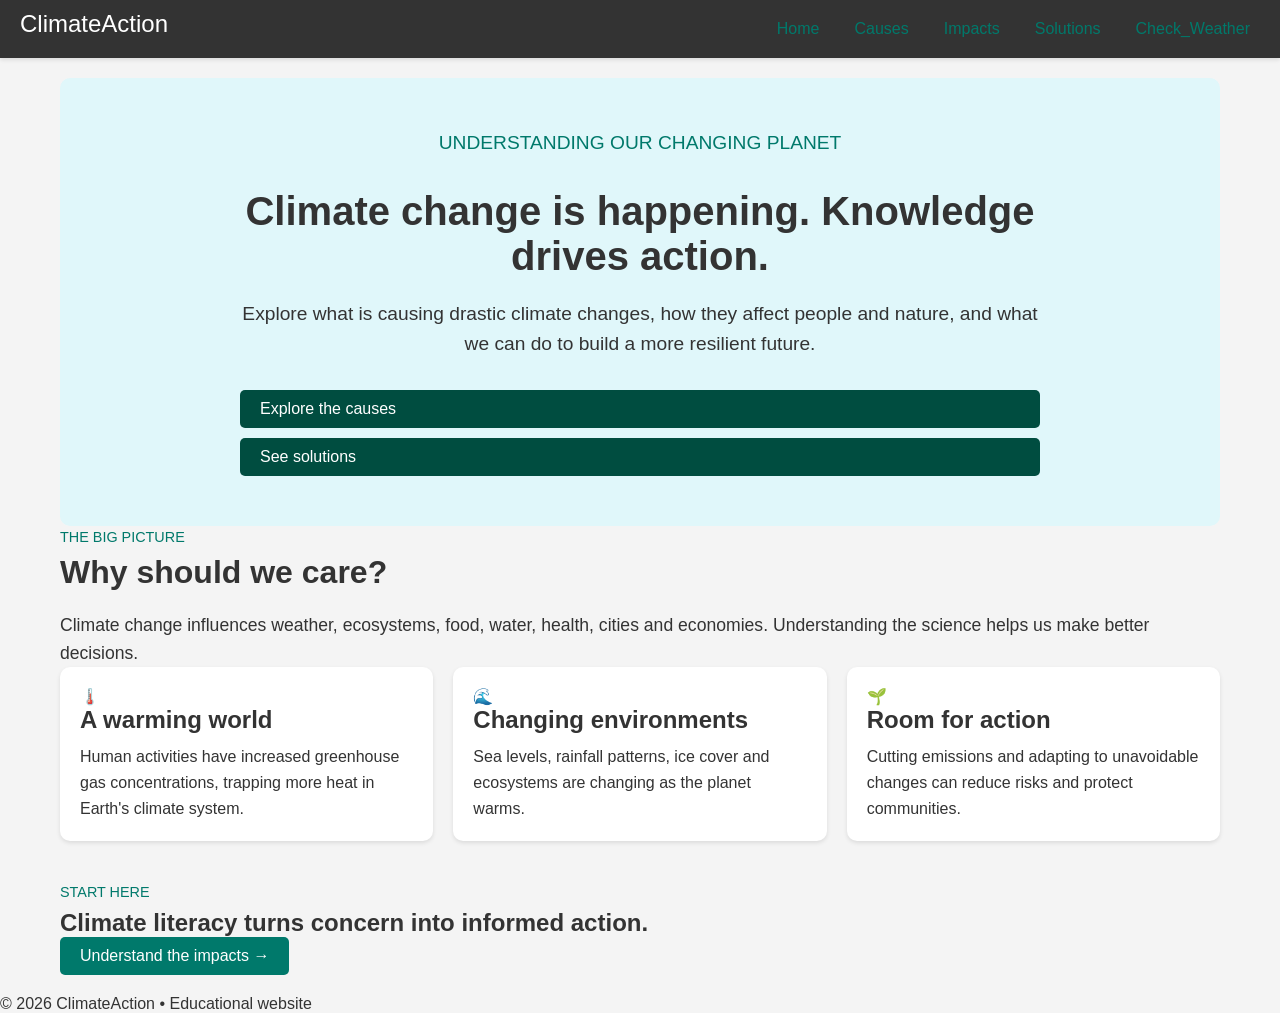
==== index.html @ bff198aa "first" ====
<!DOCTYPE html>
<html lang="en">
<head>
  <meta charset="UTF-8">
  <meta name="viewport" content="width=device-width, initial-scale=1.0">
  <title>Climate Change | Home</title>
  <link rel="stylesheet" href="style.css">
</head>
<body>
<header class="site-header">
  <nav class="navbar">
    <a class="logo" href="index.html">Climate<span>Action</span></a>
   
    <ul class="nav-links">
      <li>
        <a href="index.html">Home</a>
      </li>
      <li>
        <a href="causes.html">Causes</a>
      </li>
      <li>
        <a href="effects.html">Impacts</a>
      </li>
      <li>
        <a href="solutions.html">Solutions</a>
      </li>
      <li>
        <a href="search.html">Check_Weather</a>
      </li>
    </ul>
     <button class="menu" aria-label="Toggle navigation">☰</button>
  </nav>
  
</header>

<main>
  <section class="hero">
    <div class="hero-content">
      <p class="eyebrow">UNDERSTANDING OUR CHANGING PLANET</p>
      <h1>Climate change is happening. <span>Knowledge drives action.</span></h1>
      <p>Explore what is causing drastic climate changes, how they affect people and nature, and what we can do to build a more resilient future.</p>
      <div class="hero-actions">
        <a class="btn primary" href="causes.html">Explore the causes</a>
        <a class="btn secondary" href="solutions.html">See solutions</a>
      </div>
    </div>
  </section>

  <section class="section">
    <div class="section-heading">
      <p class="eyebrow">THE BIG PICTURE</p>
      <h2>Why should we care?</h2>
      <p>Climate change influences weather, ecosystems, food, water, health, cities and economies. Understanding the science helps us make better decisions.</p>
    </div>
    <div class="cards three">
      <article class="card"><div class="icon">🌡️</div><h3>A warming world</h3><p>Human activities have increased greenhouse gas concentrations, trapping more heat in Earth's climate system.</p></article>
      <article class="card"><div class="icon">🌊</div><h3>Changing environments</h3><p>Sea levels, rainfall patterns, ice cover and ecosystems are changing as the planet warms.</p></article>
      <article class="card"><div class="icon">🌱</div><h3>Room for action</h3><p>Cutting emissions and adapting to unavoidable changes can reduce risks and protect communities.</p></article>
    </div>
  </section>

  <section class="callout">
    <div><p class="eyebrow">START HERE</p><h2>Climate literacy turns concern into informed action.</h2></div>
    <a class="btn primary" href="effects.html">Understand the impacts →</a>
  </section>
</main>

<footer><p>© 2026 ClimateAction • Educational website</p></footer>
<script src="index.js"></script>
</body>
</html>
---- style.css ----
*{
    box-sizing: border-box;
    margin: 0;
    padding: 0;
    font-family: Arial, sans-serif;
}

body{
   color: #333;
   background-color: #f4f4f4;

}
.navbar{
    background-color: #333;
    display: flex;
    justify-content: space-between;
    align-items: center;
    padding: 10px 20px;
    position: relative;
}
.site-header {
    position: sticky;
    top: 0;
    box-shadow: 0 2px 4px rgba(0, 0, 0, 0.1);
    background-color: #fff;

}
.nav-links{
    display: flex;
    gap: 15px;
    list-style: none;
}
.nav-links a{
    color: #00796b;
    text-decoration: none;
    padding: 5px 10px;
    border-radius: 5px;
    display: block;
}
.menu-toggle {
    display: none;
    flex-direction: column;
    cursor: pointer;
    font-size: 24px;
}
.menu {
    display: none;
    border: 0;
    background: transparent;
    color: #fff;
    cursor: pointer;
    font-size: 24px;
}
main {
    padding: 20px;
    max-width: 1200px;
    margin: 0 auto;
}
.hero {
    text-align: center;
    padding: 50px 20px;
    background-color: #e0f7fa;
    border-radius: 10px;
}
.hero-content{
    max-width: 800px;
    margin: 0 auto;
}
.hero h1 {
    font-size: 2.5em;
    margin-bottom: 20px;
}
.hero p {
    font-size: 1.2em;
    margin-bottom: 30px;
}
.hero button {
    padding: 10px 20px;
    font-size: 1em;
    background-color: #00796b;
    color: #fff;
    border: none;
    border-radius: 5px;
    cursor: pointer;
}
.hero-actions a { 
    background-color: #004d40;
    text-decoration: none;
    padding: 10px 20px;
    border-radius: 5px;
    display: flex;
    margin-top: 10px;
    flex-wrap: wrap;
    gap: 10px;
}
.btn {
    background-color: #00796b;
    color: #fff;
    text-decoration: none;
    padding: 10px 20px;
    border-radius: 5px;
    display: inline-block;
}
.logo {
    font-size: 1.5em;
    margin-bottom: 10px;
    text-decoration: none;
    color: #fff;
}
.section {
    margin-bottom: 40px;
}
.section h2 {
    font-size: 2em;
    margin-bottom: 20px;
}
section p {
    font-size: 1.1em;
    line-height: 1.6;
}
section img {
    max-width: 100%;
    height: auto;
    border-radius: 10px;
}
section .content {
    display: flex;
    flex-wrap: wrap;
    gap: 20px;
}
section .content > div {
    flex: 1 1 300px;
}
section-heading {
    font-size: 1.5em;
    margin-bottom: 10px;
}
.eyebrow {
    text-transform: uppercase;
    font-size: 0.9em;
    color: #00796b;
    margin-bottom: 5px;
}
.cards {
    display: flex;
    flex-wrap: wrap;
    gap: 20px;
}
.cards.three {
    justify-content: space-between;
}
.cards.two {
    justify-content: space-between;
}
.card {
    background-color: #fff;
    padding: 20px;
    border-radius: 10px;
    box-shadow: 0 2px 4px rgba(0, 0, 0, 0.1);
    flex: 1 1 calc(33.333% - 20px);
}
.card h3 {
    font-size: 1.5em;
    margin-bottom: 10px;
}
.card p {
    font-size: 1em;
    line-height: 1.6;
}
.card h3 {
    font-size: 1.5em;
    margin-bottom: 10px;
}
callout {
    background-color: #00796b;
    color: #fff;
    padding: 20px;
    border-radius: 10px;
    text-align: center;
}
page-footer {
    background-color: #333;
    color: #fff;
    text-align: center;
    padding: 20px;
}
page-banner {
    background-color: #004d40;
    color: #fff;
    text-align: center;
    padding: 20px;
}
.primary{
    background-color: #00796b;
    color: #fff;
}
.secondary{
    background-color: #004d40;
    color: #fff;
}

@media(max-width:760px){
    .menu{
        display:block
    }
    .nav-links{
        display:none;
        position:absolute;
        top:72px;
        left:0;
        right:0;
        background:white;
        padding:10px 20px 18px;
        box-shadow:0 8px 16px rgba(0,0,0,.08);
        flex-direction:column
    }
    .nav-links.open{
        display:flex
    }
    .nav-links a{
        padding:12px
    }
    .hero{
        min-height:540px
    }
    .cards.three,.cards.two{
        grid-template-columns:1fr
    }
    .callout{
        margin:10px 20px 55px;
        padding:28px;
        display:block
    }
    .callout .btn{
        margin-top:20px
    }
    .section{
        padding:60px 20px
    }
    .page-banner{
        padding:65px 20px
    }
    .hero-content{
        padding:65px 20px
    }
}
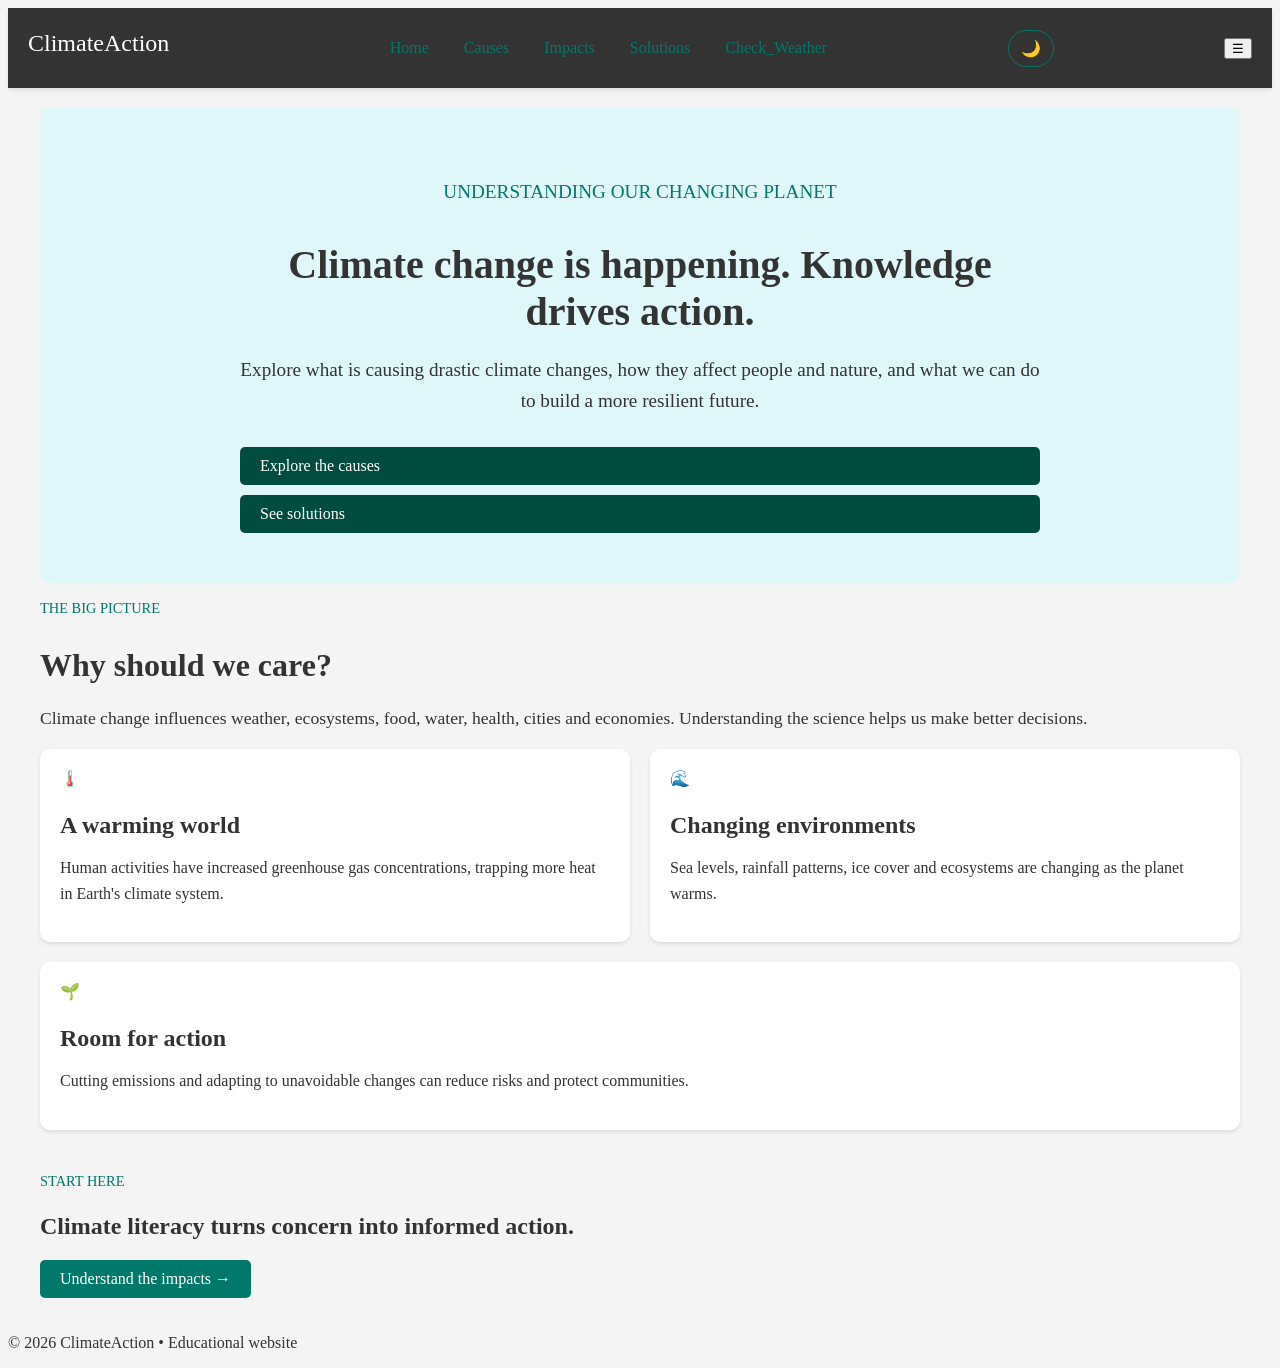
==== commit af7e3806: "night mood" ====
--- a/index.html
+++ b/index.html
@@ -5,6 +5,20 @@
   <meta name="viewport" content="width=device-width, initial-scale=1.0">
   <title>Climate Change | Home</title>
   <link rel="stylesheet" href="style.css">
+  <style>
+    /* index.js toggles these classes; keep the page variables in sync. */
+    html.dark-mode,
+    html.night-mode,
+    body.dark-mode,
+    body.night-mode {
+      --text-color: #fff;
+      --breyebrow-color: #00796b;
+      --logo-color: #fff;
+      --background-color: #000;
+      --surface-color: #1f1f1f;
+      --hero-color: #12383c;
+    }
+  </style>
 </head>
 <body>
 <header class="site-header">
@@ -28,7 +42,8 @@
         <a href="search.html">Check_Weather</a>
       </li>
     </ul>
-     <button class="menu" aria-label="Toggle navigation">☰</button>
+    <button id="darkModeToggle" class="theme-toggle" type="button" data-theme-toggle aria-pressed="false" aria-label="Switch to night mode">🌙</button>
+    <button class="menu" type="button" aria-label="Toggle navigation" aria-expanded="false">☰</button>
   </nav>
   
 </header>
--- a/style.css
+++ b/style.css
@@ -1,28 +1,39 @@
-*{
-    box-sizing: border-box;
-    margin: 0;
-    padding: 0;
-    font-family: Arial, sans-serif;
+:root{
+    --text-color:#333;
+    --breyebrow-color:#00796b;
+    --logo-color:#fff;
+    --background-color:#f4f4f4;
+    --surface-color:#fff;
+    --hero-color:#e0f7fa;
+
+}
+.darkmode{
+     --text-color:#fff;
+    --breyebrow-color:#00796b;
+    --logo-color:#fff;
+    --background-color:black;
+    --surface-color:#1f1f1f;
+    --hero-color:#12383c;
 }
 
 body{
-   color: #333;
-   background-color: #f4f4f4;
+   color: var(--text-color);
+   background-color: var(--background-color);
+   transition: color 0.3s ease, background-color 0.3s ease;
 
 }
 .navbar{
-    background-color: #333;
+    background-color: var(--text-color);
     display: flex;
     justify-content: space-between;
     align-items: center;
     padding: 10px 20px;
-    position: relative;
 }
 .site-header {
     position: sticky;
     top: 0;
     box-shadow: 0 2px 4px rgba(0, 0, 0, 0.1);
-    background-color: #fff;
+    background-color: var(--logo-color);
 
 }
 .nav-links{
@@ -31,7 +42,7 @@
     list-style: none;
 }
 .nav-links a{
-    color: #00796b;
+    color: var(--breyebrow-color);
     text-decoration: none;
     padding: 5px 10px;
     border-radius: 5px;
@@ -43,13 +54,19 @@
     cursor: pointer;
     font-size: 24px;
 }
-.menu {
-    display: none;
-    border: 0;
-    background: transparent;
-    color: #fff;
+.theme-toggle {
+    border: 1px solid var(--breyebrow-color);
+    border-radius: 999px;
+    padding: 8px 12px;
+    color: var(--text-color);
+    background-color: transparent;
     cursor: pointer;
-    font-size: 24px;
+    font-size: 1rem;
+}
+.theme-toggle:hover,
+.theme-toggle:focus-visible {
+    background-color: var(--breyebrow-color);
+    color: var(--logo-color);
 }
 main {
     padding: 20px;
@@ -59,7 +76,7 @@
 .hero {
     text-align: center;
     padding: 50px 20px;
-    background-color: #e0f7fa;
+    background-color: var(--hero-color);
     border-radius: 10px;
 }
 .hero-content{
@@ -77,8 +94,8 @@
 .hero button {
     padding: 10px 20px;
     font-size: 1em;
-    background-color: #00796b;
-    color: #fff;
+    background-color: var(--breyebrow-color);
+    color: var(--logo-color);
     border: none;
     border-radius: 5px;
     cursor: pointer;
@@ -94,8 +111,8 @@
     gap: 10px;
 }
 .btn {
-    background-color: #00796b;
-    color: #fff;
+    background-color: var(--breyebrow-color);
+    color: var(--logo-color);
     text-decoration: none;
     padding: 10px 20px;
     border-radius: 5px;
@@ -105,7 +122,7 @@
     font-size: 1.5em;
     margin-bottom: 10px;
     text-decoration: none;
-    color: #fff;
+    color: var(--logo-color);
 }
 .section {
     margin-bottom: 40px;
@@ -138,7 +155,7 @@
 .eyebrow {
     text-transform: uppercase;
     font-size: 0.9em;
-    color: #00796b;
+    color: var(--breyebrow-color);
     margin-bottom: 5px;
 }
 .cards {
@@ -153,7 +170,7 @@
     justify-content: space-between;
 }
 .card {
-    background-color: #fff;
+    background-color: var(--surface-color);
     padding: 20px;
     border-radius: 10px;
     box-shadow: 0 2px 4px rgba(0, 0, 0, 0.1);
@@ -172,35 +189,34 @@
     margin-bottom: 10px;
 }
 callout {
-    background-color: #00796b;
-    color: #fff;
+    background-color: var(--breyebrow-color);
+    color: var(--logo-color);
     padding: 20px;
     border-radius: 10px;
     text-align: center;
 }
 page-footer {
-    background-color: #333;
-    color: #fff;
+    background-color: var(--text-color);
+    color: var(--logo-color);
     text-align: center;
     padding: 20px;
 }
 page-banner {
     background-color: #004d40;
-    color: #fff;
+    color: var(--logo-color);
     text-align: center;
     padding: 20px;
 }
 .primary{
-    background-color: #00796b;
-    color: #fff;
+    background-color: var(--breyebrow-color);
+    color: var(--logo-color);
 }
 .secondary{
     background-color: #004d40;
-    color: #fff;
-}
-
+    color: var(--logo-color);
+}
 @media(max-width:760px){
-    .menu{
+    .menu-toggle{
         display:block
     }
     .nav-links{
@@ -209,7 +225,7 @@
         top:72px;
         left:0;
         right:0;
-        background:white;
+        background:var(--background-color);
         padding:10px 20px 18px;
         box-shadow:0 8px 16px rgba(0,0,0,.08);
         flex-direction:column
